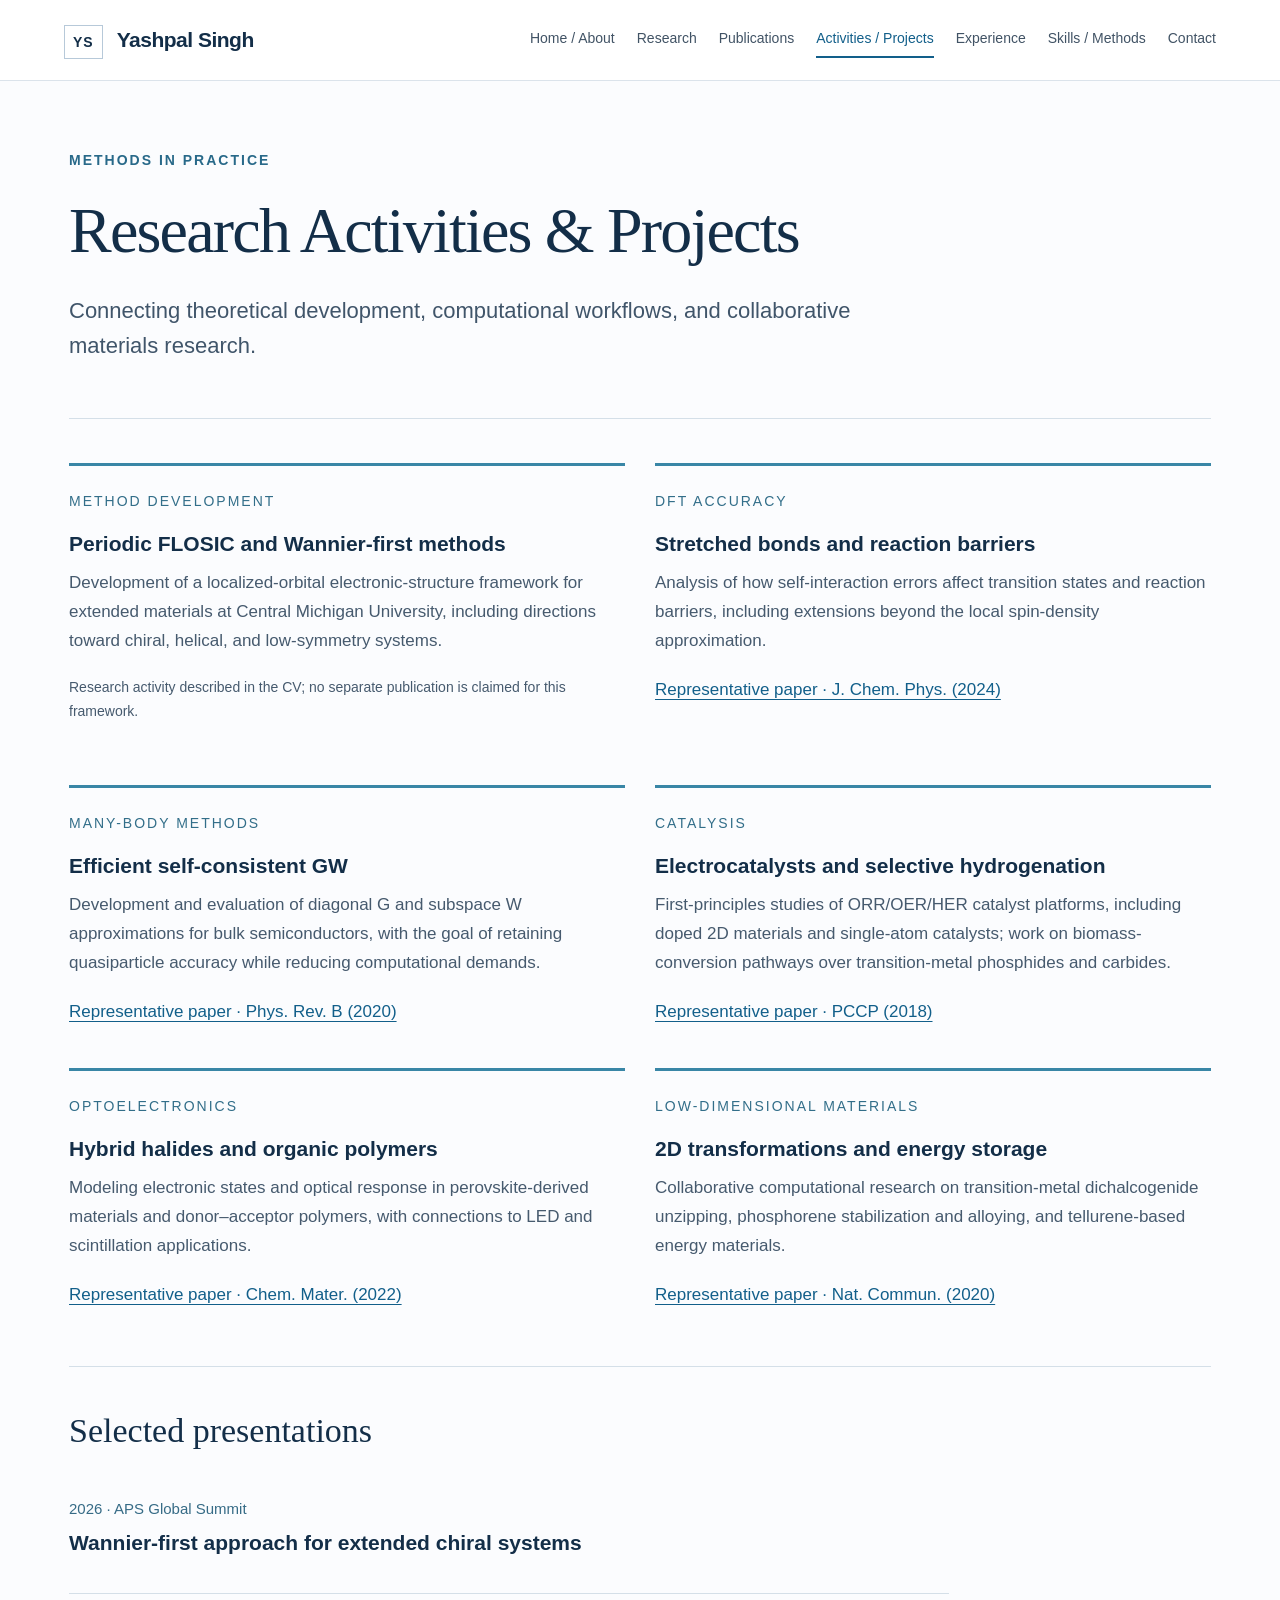
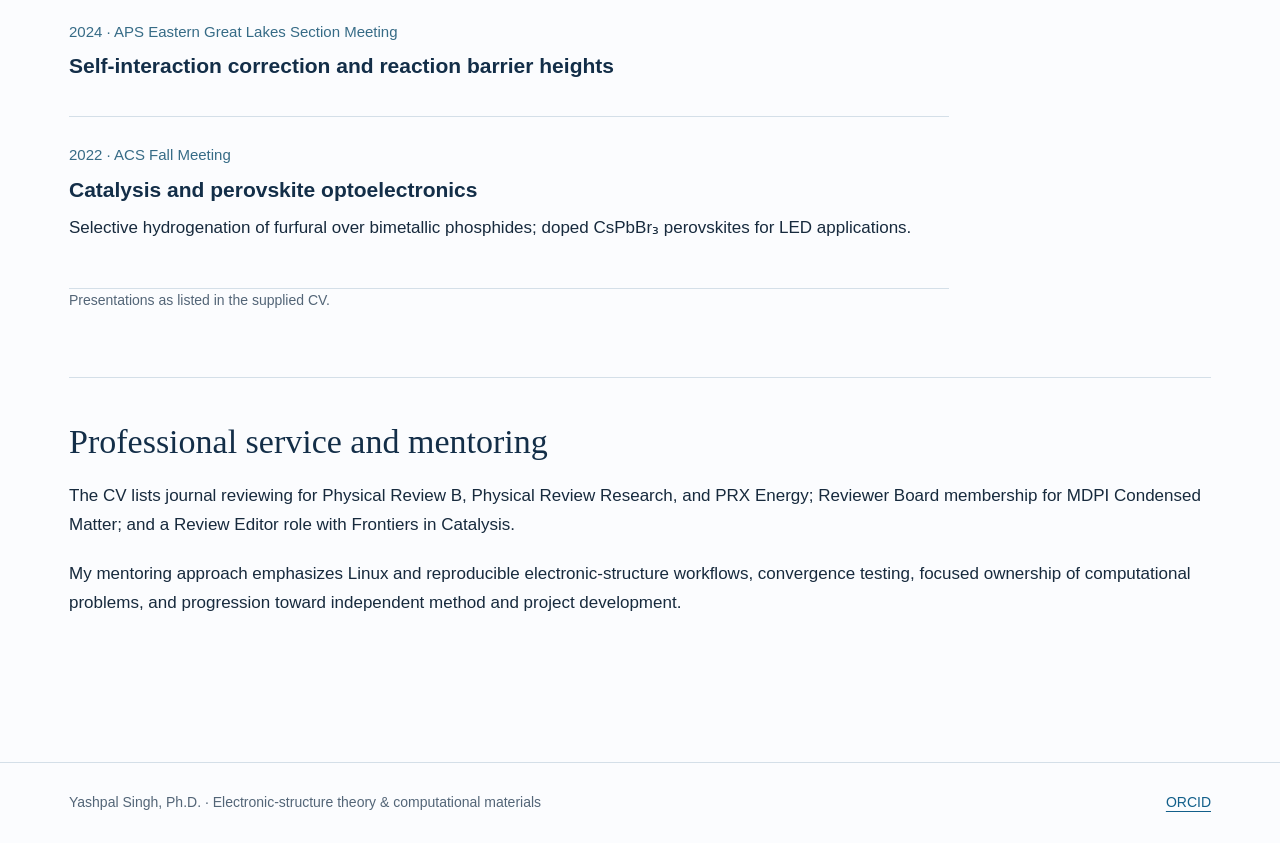
==== activities.html @ b7ad38ab "Add files via upload" ====
<!doctype html><html lang="en"><head><meta charset="utf-8"><meta name="viewport" content="width=device-width,initial-scale=1"><title>Research Activities &amp; Projects | Yashpal Singh</title><meta name="description" content="Connecting theoretical development, computational workflows, and collaborative materials research. "><link rel="stylesheet" href="style.css"><link rel="icon" href="data:image/svg+xml,%3Csvg xmlns='http://www.w3.org/2000/svg' viewBox='0 0 32 32'%3E%3Crect width='32' height='32' fill='%23132e48'/%3E%3Ctext x='4' y='23' font-family='Arial' font-size='20' fill='white'%3EYS%3C/text%3E%3C/svg%3E"></head><body><a class="skip" href="#main">Skip to content</a><header><div class="top"><a class="brand" href="index.html"><span>YS</span>Yashpal Singh</a><nav aria-label="Main navigation"><a href="index.html">Home / About</a><a href="research.html">Research</a><a href="publications.html">Publications</a><a href="activities.html" aria-current="page">Activities / Projects</a><a href="experience.html">Experience</a><a href="methods.html">Skills / Methods</a><a href="contact.html">Contact</a></nav></div></header><main id="main"><div class="wrap"><div class="intro"><p class="eyebrow">Methods in practice</p><h1>Research Activities & Projects</h1><p class="lead">Connecting theoretical development, computational workflows, and collaborative materials research.</p></div><section><div class="grid two"><article class="card"><div class="number">METHOD DEVELOPMENT</div><h3>Periodic FLOSIC and Wannier-first methods</h3><p>Development of a localized-orbital electronic-structure framework for extended materials at Central Michigan University, including directions toward chiral, helical, and low-symmetry systems.</p><p class="note">Research activity described in the CV; no separate publication is claimed for this framework.</p></article><article class="card"><div class="number">DFT ACCURACY</div><h3>Stretched bonds and reaction barriers</h3><p>Analysis of how self-interaction errors affect transition states and reaction barriers, including extensions beyond the local spin-density approximation.</p><a href="https://doi.org/10.1063/5.0179261">Representative paper · J. Chem. Phys. (2024)</a></article><article class="card"><div class="number">MANY-BODY METHODS</div><h3>Efficient self-consistent GW</h3><p>Development and evaluation of diagonal G and subspace W approximations for bulk semiconductors, with the goal of retaining quasiparticle accuracy while reducing computational demands.</p><a href="publications.html#paper-7">Representative paper · Phys. Rev. B (2020)</a></article><article class="card"><div class="number">CATALYSIS</div><h3>Electrocatalysts and selective hydrogenation</h3><p>First-principles studies of ORR/OER/HER catalyst platforms, including doped 2D materials and single-atom catalysts; work on biomass-conversion pathways over transition-metal phosphides and carbides.</p><a href="publications.html#paper-12">Representative paper · PCCP (2018)</a></article><article class="card"><div class="number">OPTOELECTRONICS</div><h3>Hybrid halides and organic polymers</h3><p>Modeling electronic states and optical response in perovskite-derived materials and donor–acceptor polymers, with connections to LED and scintillation applications.</p><a href="publications.html#paper-3">Representative paper · Chem. Mater. (2022)</a></article><article class="card"><div class="number">LOW-DIMENSIONAL MATERIALS</div><h3>2D transformations and energy storage</h3><p>Collaborative computational research on transition-metal dichalcogenide unzipping, phosphorene stabilization and alloying, and tellurene-based energy materials.</p><a href="publications.html#paper-6">Representative paper · Nat. Commun. (2020)</a></article></div></section><section><h2>Selected presentations</h2><div class="entry"><p class="meta">2026 · APS Global Summit</p><h3>Wannier-first approach for extended chiral systems</h3></div><div class="entry"><p class="meta">2024 · APS Eastern Great Lakes Section Meeting</p><h3>Self-interaction correction and reaction barrier heights</h3></div><div class="entry"><p class="meta">2022 · ACS Fall Meeting</p><h3>Catalysis and perovskite optoelectronics</h3><p>Selective hydrogenation of furfural over bimetallic phosphides; doped CsPbBr₃ perovskites for LED applications.</p></div><p class="note">Presentations as listed in the supplied CV.</p></section><section><h2>Professional service and mentoring</h2><p>The CV lists journal reviewing for Physical Review B, Physical Review Research, and PRX Energy; Reviewer Board membership for MDPI Condensed Matter; and a Review Editor role with Frontiers in Catalysis.</p><p>My mentoring approach emphasizes Linux and reproducible electronic-structure workflows, convergence testing, focused ownership of computational problems, and progression toward independent method and project development.</p></section></div></main><footer><div class="wrap"><span>Yashpal Singh, Ph.D. · Electronic-structure theory &amp; computational materials</span><a href="https://orcid.org/0000-0003-0431-1079">ORCID</a></div></footer></body></html>
---- style.css ----
*{box-sizing:border-box}html{scroll-behavior:smooth}body{margin:0;background:#fbfcfe;color:#172a3d;font:17px/1.7 -apple-system,BlinkMacSystemFont,"Segoe UI",Arial,sans-serif}a{color:#125f8a;text-underline-offset:4px}a:hover{color:#09364f}a:focus-visible{outline:3px solid #d87830;outline-offset:5px}header{background:#fff;border-bottom:1px solid #dbe3eb;padding:22px max(5vw,24px)}.top{max-width:1180px;margin:auto;display:flex;align-items:center;justify-content:space-between;gap:24px;flex-wrap:wrap}.brand{text-decoration:none;font-size:21px;font-weight:700;color:#132e48;letter-spacing:-.5px}.brand span{font-size:14px;letter-spacing:1px;margin-right:14px;border:1px solid #b7c9d9;padding:8px}nav{display:flex;flex-wrap:wrap;gap:12px 22px}nav a{font-size:14px;text-decoration:none;color:#415365;padding:5px 0}nav a[aria-current]{color:#125f8a;border-bottom:2px solid #125f8a}.wrap{max-width:1180px;margin:auto;padding:0 5px}main{padding:68px max(5vw,24px) 80px}.eyebrow{font-size:14px;letter-spacing:2px;text-transform:uppercase;font-weight:650;color:#286989}h1,h2,h3{color:#132e48;line-height:1.18}h1{font-family:Georgia,serif;font-weight:400;font-size:clamp(40px,5vw,68px);letter-spacing:-1.8px;margin:18px 0 25px;max-width:900px}h2{font-family:Georgia,serif;font-weight:400;font-size:34px;margin:0 0 20px}h3{font-size:21px;font-weight:650;margin:0 0 12px}p{margin:0 0 20px}.lead{font-size:22px;line-height:1.6;max-width:810px;color:#40556a}.hero{display:grid;grid-template-columns:1.7fr 1fr;gap:70px;align-items:center;padding-bottom:64px}.hero h1{font-size:clamp(46px,5.5vw,76px)}.panel{padding:32px;background:#132e48;color:#edf4fa;border-top:4px solid #60bdd4}.panel h2{color:#fff;font:25px Georgia,serif}.panel p{font-size:16px;color:#c9dbe9}.panel a{color:#a6e2f2}.panel .line{border-top:1px solid #456078;padding-top:18px;margin-top:18px}.actions{display:flex;gap:15px;flex-wrap:wrap;margin:28px 0 0}.button{display:inline-block;background:#135c82;color:white;text-decoration:none;padding:11px 21px;font-size:16px}.button:hover{background:#0b3954;color:white}.button.secondary{background:transparent;color:#135c82;border:1px solid #8cabbf}section{padding:44px 0;border-top:1px solid #d4dfe8}.grid{display:grid;grid-template-columns:repeat(3,1fr);gap:30px}.grid.two{grid-template-columns:repeat(2,1fr)}.card{padding:24px 0 12px;border-top:3px solid #3986a6}.card p{color:#465a6e}.number{font-size:14px;letter-spacing:2px;color:#326e89;margin-bottom:18px}.metrics{display:grid;grid-template-columns:repeat(4,1fr);gap:24px;margin:24px 0}.metric strong{font:44px Georgia,serif;display:block;color:#153951}.metric span,.note{font-size:14px;color:#536577}.note{max-width:850px}.pub{padding:24px 0;border-bottom:1px solid #d4dfe8;display:grid;grid-template-columns:55px 1fr;gap:20px}.pub p{margin:0}.pub .num{color:#54758c;font-size:14px;padding-top:5px}.pub a{overflow-wrap:anywhere}.entry{max-width:880px;padding:25px 0;border-bottom:1px solid #d4dfe8}.meta{color:#366b86;font-size:15px;margin-bottom:10px}.entry ul{padding-left:22px}.intro{padding-bottom:35px;max-width:900px}.topic{margin:0 0 28px}.topic h3{margin-top:25px}.list{padding-left:22px}.list li{margin-bottom:8px}footer{border-top:1px solid #d4dfe8;padding:28px max(5vw,24px);font-size:14px;color:#536577}footer .wrap{display:flex;justify-content:space-between;gap:20px;flex-wrap:wrap}.skip{position:absolute;top:-100px;background:white;padding:12px;z-index:10}.skip:focus{top:0}@media(max-width:800px){.hero{grid-template-columns:1fr;gap:32px;padding-bottom:36px}.grid,.grid.two{grid-template-columns:1fr}.metrics{grid-template-columns:repeat(2,1fr)}main{padding-top:38px}nav{gap:8px 18px}.top{gap:20px}.lead{font-size:20px}h1{letter-spacing:-1px}.pub{grid-template-columns:28px 1fr;gap:10px}.panel{padding:25px}}@media(prefers-reduced-motion:reduce){html{scroll-behavior:auto}}@media print{header nav,.actions,.skip{display:none}main{padding:20px}body{font-size:12pt}.hero{display:block}.panel{background:#fff;color:#172a3d}.panel h2,.panel p{color:#172a3d}.pub,.entry{break-inside:avoid}a{color:inherit}}
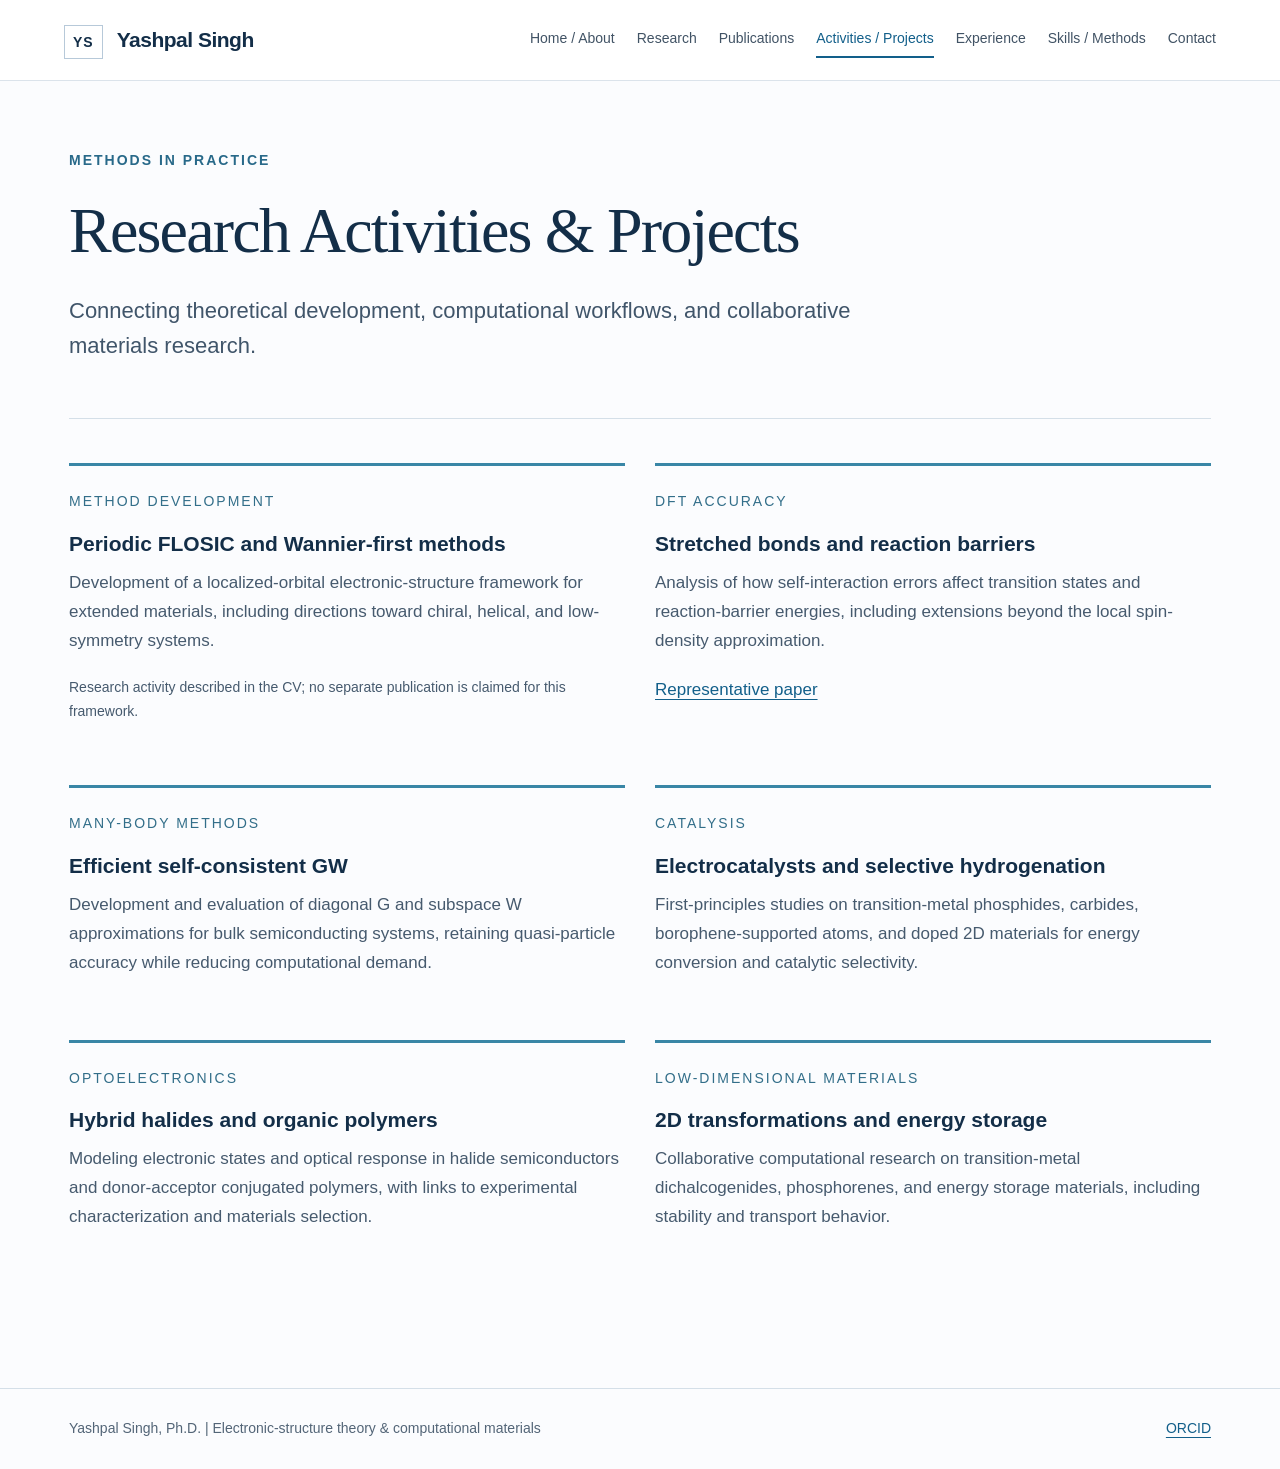
==== commit 9edce46e: "Format the project HTML pages for readability by reindenting markup and structuring the content with" ====
--- a/activities.html
+++ b/activities.html
@@ -1 +1,114 @@
-<!doctype html><html lang="en"><head><meta charset="utf-8"><meta name="viewport" content="width=device-width,initial-scale=1"><title>Research Activities &amp; Projects | Yashpal Singh</title><meta name="description" content="Connecting theoretical development, computational workflows, and collaborative materials research. "><link rel="stylesheet" href="style.css"><link rel="icon" href="data:image/svg+xml,%3Csvg xmlns='http://www.w3.org/2000/svg' viewBox='0 0 32 32'%3E%3Crect width='32' height='32' fill='%23132e48'/%3E%3Ctext x='4' y='23' font-family='Arial' font-size='20' fill='white'%3EYS%3C/text%3E%3C/svg%3E"></head><body><a class="skip" href="#main">Skip to content</a><header><div class="top"><a class="brand" href="index.html"><span>YS</span>Yashpal Singh</a><nav aria-label="Main navigation"><a href="index.html">Home / About</a><a href="research.html">Research</a><a href="publications.html">Publications</a><a href="activities.html" aria-current="page">Activities / Projects</a><a href="experience.html">Experience</a><a href="methods.html">Skills / Methods</a><a href="contact.html">Contact</a></nav></div></header><main id="main"><div class="wrap"><div class="intro"><p class="eyebrow">Methods in practice</p><h1>Research Activities & Projects</h1><p class="lead">Connecting theoretical development, computational workflows, and collaborative materials research.</p></div><section><div class="grid two"><article class="card"><div class="number">METHOD DEVELOPMENT</div><h3>Periodic FLOSIC and Wannier-first methods</h3><p>Development of a localized-orbital electronic-structure framework for extended materials at Central Michigan University, including directions toward chiral, helical, and low-symmetry systems.</p><p class="note">Research activity described in the CV; no separate publication is claimed for this framework.</p></article><article class="card"><div class="number">DFT ACCURACY</div><h3>Stretched bonds and reaction barriers</h3><p>Analysis of how self-interaction errors affect transition states and reaction barriers, including extensions beyond the local spin-density approximation.</p><a href="https://doi.org/10.1063/5.0179261">Representative paper · J. Chem. Phys. (2024)</a></article><article class="card"><div class="number">MANY-BODY METHODS</div><h3>Efficient self-consistent GW</h3><p>Development and evaluation of diagonal G and subspace W approximations for bulk semiconductors, with the goal of retaining quasiparticle accuracy while reducing computational demands.</p><a href="publications.html#paper-7">Representative paper · Phys. Rev. B (2020)</a></article><article class="card"><div class="number">CATALYSIS</div><h3>Electrocatalysts and selective hydrogenation</h3><p>First-principles studies of ORR/OER/HER catalyst platforms, including doped 2D materials and single-atom catalysts; work on biomass-conversion pathways over transition-metal phosphides and carbides.</p><a href="publications.html#paper-12">Representative paper · PCCP (2018)</a></article><article class="card"><div class="number">OPTOELECTRONICS</div><h3>Hybrid halides and organic polymers</h3><p>Modeling electronic states and optical response in perovskite-derived materials and donor–acceptor polymers, with connections to LED and scintillation applications.</p><a href="publications.html#paper-3">Representative paper · Chem. Mater. (2022)</a></article><article class="card"><div class="number">LOW-DIMENSIONAL MATERIALS</div><h3>2D transformations and energy storage</h3><p>Collaborative computational research on transition-metal dichalcogenide unzipping, phosphorene stabilization and alloying, and tellurene-based energy materials.</p><a href="publications.html#paper-6">Representative paper · Nat. Commun. (2020)</a></article></div></section><section><h2>Selected presentations</h2><div class="entry"><p class="meta">2026 · APS Global Summit</p><h3>Wannier-first approach for extended chiral systems</h3></div><div class="entry"><p class="meta">2024 · APS Eastern Great Lakes Section Meeting</p><h3>Self-interaction correction and reaction barrier heights</h3></div><div class="entry"><p class="meta">2022 · ACS Fall Meeting</p><h3>Catalysis and perovskite optoelectronics</h3><p>Selective hydrogenation of furfural over bimetallic phosphides; doped CsPbBr₃ perovskites for LED applications.</p></div><p class="note">Presentations as listed in the supplied CV.</p></section><section><h2>Professional service and mentoring</h2><p>The CV lists journal reviewing for Physical Review B, Physical Review Research, and PRX Energy; Reviewer Board membership for MDPI Condensed Matter; and a Review Editor role with Frontiers in Catalysis.</p><p>My mentoring approach emphasizes Linux and reproducible electronic-structure workflows, convergence testing, focused ownership of computational problems, and progression toward independent method and project development.</p></section></div></main><footer><div class="wrap"><span>Yashpal Singh, Ph.D. · Electronic-structure theory &amp; computational materials</span><a href="https://orcid.org/0000-0003-0431-1079">ORCID</a></div></footer></body></html>+<!doctype html>
+<html lang="en">
+  <head>
+    <meta charset="utf-8">
+    <meta name="viewport" content="width=device-width, initial-scale=1">
+    <title>Research Activities &amp; Projects | Yashpal Singh</title>
+    <meta
+      name="description"
+      content="Connecting theoretical development, computational workflows, and collaborative materials research."
+    >
+    <link rel="stylesheet" href="style.css">
+    <link rel="icon" href="data:image/svg+xml,%3Csvg xmlns='http://www.w3.org/2000/svg' viewBox='0 0 32 32'%3E%3Crect width='32' height='32' fill='%23132e48'/%3E%3Ctext x='4' y='23' font-family='Arial' font-size='20' fill='white'%3EYS%3C/text%3E%3C/svg%3E">
+  </head>
+  <body>
+    <a class="skip" href="#main">Skip to content</a>
+
+    <header>
+      <div class="top">
+        <a class="brand" href="index.html">
+          <span>YS</span>Yashpal Singh
+        </a>
+
+        <nav aria-label="Main navigation">
+          <a href="index.html">Home / About</a>
+          <a href="research.html">Research</a>
+          <a href="publications.html">Publications</a>
+          <a href="activities.html" aria-current="page">Activities / Projects</a>
+          <a href="experience.html">Experience</a>
+          <a href="methods.html">Skills / Methods</a>
+          <a href="contact.html">Contact</a>
+        </nav>
+      </div>
+    </header>
+
+    <main id="main">
+      <div class="wrap">
+        <div class="intro">
+          <p class="eyebrow">Methods in practice</p>
+          <h1>Research Activities &amp; Projects</h1>
+          <p class="lead">
+            Connecting theoretical development, computational workflows, and collaborative materials research.
+          </p>
+        </div>
+
+        <section>
+          <div class="grid two">
+            <article class="card">
+              <div class="number">METHOD DEVELOPMENT</div>
+              <h3>Periodic FLOSIC and Wannier-first methods</h3>
+              <p>
+                Development of a localized-orbital electronic-structure framework for extended materials,
+                including directions toward chiral, helical, and low-symmetry systems.
+              </p>
+              <p class="note">Research activity described in the CV; no separate publication is claimed for this framework.</p>
+            </article>
+
+            <article class="card">
+              <div class="number">DFT ACCURACY</div>
+              <h3>Stretched bonds and reaction barriers</h3>
+              <p>
+                Analysis of how self-interaction errors affect transition states and reaction-barrier energies,
+                including extensions beyond the local spin-density approximation.
+              </p>
+              <a href="https://doi.org/10.1063/5.0179261">Representative paper</a>
+            </article>
+
+            <article class="card">
+              <div class="number">MANY-BODY METHODS</div>
+              <h3>Efficient self-consistent GW</h3>
+              <p>
+                Development and evaluation of diagonal G and subspace W approximations for bulk semiconducting systems,
+                retaining quasi-particle accuracy while reducing computational demand.
+              </p>
+            </article>
+
+            <article class="card">
+              <div class="number">CATALYSIS</div>
+              <h3>Electrocatalysts and selective hydrogenation</h3>
+              <p>
+                First-principles studies on transition-metal phosphides, carbides, borophene-supported atoms,
+                and doped 2D materials for energy conversion and catalytic selectivity.
+              </p>
+            </article>
+
+            <article class="card">
+              <div class="number">OPTOELECTRONICS</div>
+              <h3>Hybrid halides and organic polymers</h3>
+              <p>
+                Modeling electronic states and optical response in halide semiconductors and donor-acceptor conjugated polymers,
+                with links to experimental characterization and materials selection.
+              </p>
+            </article>
+
+            <article class="card">
+              <div class="number">LOW-DIMENSIONAL MATERIALS</div>
+              <h3>2D transformations and energy storage</h3>
+              <p>
+                Collaborative computational research on transition-metal dichalcogenides, phosphorenes,
+                and energy storage materials, including stability and transport behavior.
+              </p>
+            </article>
+          </div>
+        </section>
+      </div>
+    </main>
+
+    <footer>
+      <div class="wrap">
+        <span>Yashpal Singh, Ph.D. | Electronic-structure theory &amp; computational materials</span>
+        <a href="https://orcid.org/0000-0003-0431-1079">ORCID</a>
+      </div>
+    </footer>
+  </body>
+</html>
